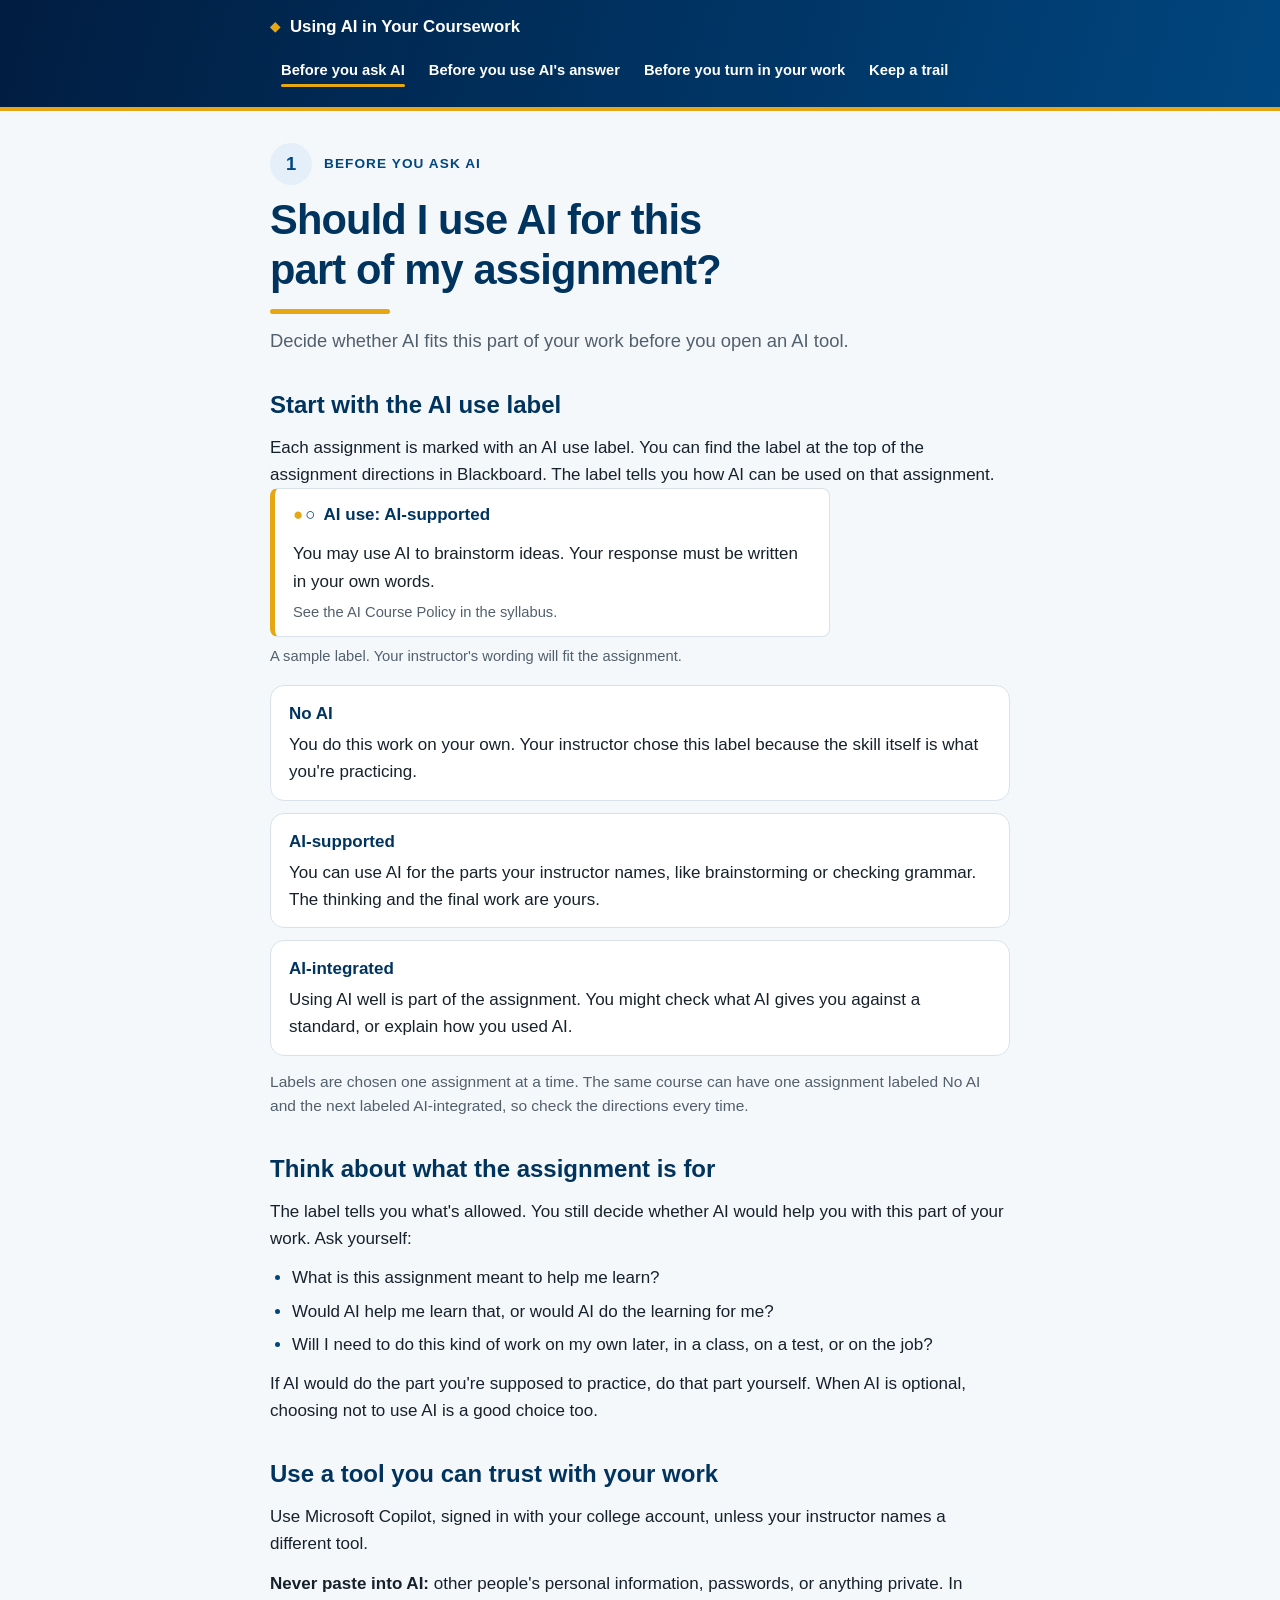
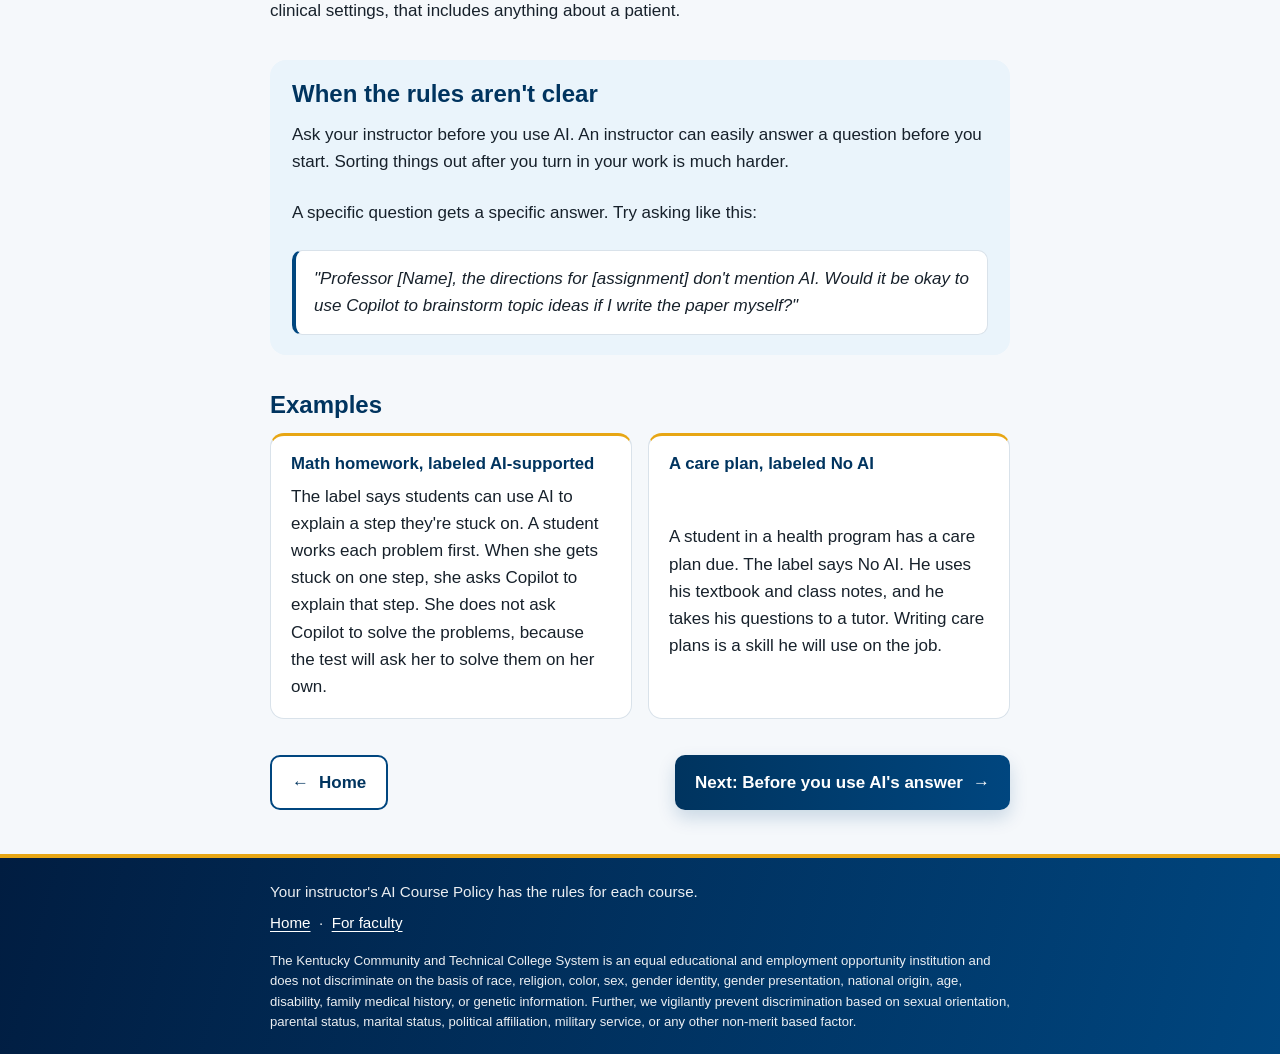
==== before-you-ask.html @ 1609a368 "Add the remaining guide pages, aligned with the FYE 100 Pathfinder Guidebook - New pages: Before You" ====
<!doctype html>
<html lang="en">
<head>
<meta charset="utf-8">
<meta name="viewport" content="width=device-width, initial-scale=1">
<title>Before You Ask AI · Using AI in Your Coursework</title>
<link rel="icon" type="image/png" sizes="48x48" href="images/icon-48.png">
<link rel="apple-touch-icon" href="images/icon-180.png">
<link rel="stylesheet" href="css/styles.css?v=4">
</head>
<body>
<a class="skip" href="#content">Skip to content</a>

<header class="band band-top">
  <div class="shell site-bar">
    <a class="site-name" href="index.html">Using AI in Your Coursework</a>
    <nav aria-label="The 3 Qs">
      <ul class="site-links">
        <li><a href="before-you-ask.html" aria-current="page">Before you ask AI</a></li>
        <li><a href="before-you-use-it.html">Before you use AI's answer</a></li>
        <li><a href="before-you-turn-it-in.html">Before you turn in your work</a></li>
        <li><a href="keep-a-trail.html">Keep a trail</a></li>
      </ul>
    </nav>
  </div>
</header>

<main id="content">
  <div class="shell">

    <div class="page-head">
      <div class="moment-line">
        <span class="q-num" aria-hidden="true">1</span>
        <span class="q-when">Before you ask AI</span>
      </div>
      <h1>Should I use AI for this part of my assignment?</h1>
      <div class="gold-rule" aria-hidden="true"></div>
      <p class="lede">Decide whether AI fits this part of your work before you open an AI tool.</p>
    </div>

    <section aria-labelledby="label">
      <h2 id="label">Start with the AI use label</h2>
      <p>Each assignment is marked with an AI use label. You can find the label at the top of the assignment directions in Blackboard. The label tells you how AI can be used on that assignment.</p>
      <div class="sample-label" role="figure" aria-label="Sample AI use label">
        <p><span class="sl-dots" aria-hidden="true"><span class="on">&#9679;</span><span class="off">&#9675;</span></span><span class="sl-name">AI use: AI-supported</span></p>
        <p>You may use AI to brainstorm ideas. Your response must be written in your own words.</p>
        <p class="sl-policy">See the AI Course Policy in the syllabus.</p>
      </div>
      <p class="figure-caption">A sample label. Your instructor's wording will fit the assignment.</p>
      <ul class="label-list">
        <li><span class="ll-name">No AI</span><span>You do this work on your own. Your instructor chose this label because the skill itself is what you're practicing.</span></li>
        <li><span class="ll-name">AI-supported</span><span>You can use AI for the parts your instructor names, like brainstorming or checking grammar. The thinking and the final work are yours.</span></li>
        <li><span class="ll-name">AI-integrated</span><span>Using AI well is part of the assignment. You might check what AI gives you against a standard, or explain how you used AI.</span></li>
      </ul>
      <p class="note">Labels are chosen one assignment at a time. The same course can have one assignment labeled No AI and the next labeled AI-integrated, so check the directions every time.</p>
    </section>

    <section aria-labelledby="think">
      <h2 id="think">Think about what the assignment is for</h2>
      <p>The label tells you what's allowed. You still decide whether AI would help you with this part of your work. Ask yourself:</p>
      <ul class="plain">
        <li>What is this assignment meant to help me learn?</li>
        <li>Would AI help me learn that, or would AI do the learning for me?</li>
        <li>Will I need to do this kind of work on my own later, in a class, on a test, or on the job?</li>
      </ul>
      <p>If AI would do the part you're supposed to practice, do that part yourself. When AI is optional, choosing not to use AI is a good choice too.</p>
    </section>

    <section aria-labelledby="tool">
      <h2 id="tool">Use a tool you can trust with your work</h2>
      <p>Use Microsoft Copilot, signed in with your college account, unless your instructor names a different tool.</p>
      <p><strong>Never paste into AI:</strong> other people's personal information, passwords, or anything private. In clinical settings, that includes anything about a patient.</p>
    </section>

    <section class="soft-panel" aria-labelledby="ask">
      <h2 id="ask" style="margin: 0;">When the rules aren't clear</h2>
      <p>Ask your instructor before you use AI. An instructor can easily answer a question before you start. Sorting things out after you turn in your work is much harder.</p>
      <p>A specific question gets a specific answer. Try asking like this:</p>
      <p class="sample-says">"Professor [Name], the directions for [assignment] don't mention AI. Would it be okay to use Copilot to brainstorm topic ideas if I write the paper myself?"</p>
    </section>

    <section aria-labelledby="examples">
      <h2 id="examples">Examples</h2>
      <div class="example-grid">
        <div class="example-card">
          <h3>Math homework, labeled AI-supported</h3>
          <p>The label says students can use AI to explain a step they're stuck on. A student works each problem first. When she gets stuck on one step, she asks Copilot to explain that step. She does not ask Copilot to solve the problems, because the test will ask her to solve them on her own.</p>
        </div>
        <div class="example-card">
          <h3>A care plan, labeled No AI</h3>
          <p>A student in a health program has a care plan due. The label says No AI. He uses his textbook and class notes, and he takes his questions to a tutor. Writing care plans is a skill he will use on the job.</p>
        </div>
      </div>
    </section>

    <nav class="pager" aria-label="Previous and next">
      <a class="button button-quiet" href="index.html"><span aria-hidden="true">&larr;</span> Home</a>
      <a class="button button-primary" href="before-you-use-it.html">Next: Before you use AI's answer <span aria-hidden="true">&rarr;</span></a>
    </nav>

  </div>
</main>

<footer class="band band-bottom">
  <div class="shell">
    <p>Your instructor's AI Course Policy has the rules for each course.</p>
    <p><a href="index.html">Home</a> &nbsp;·&nbsp; <a href="for-faculty.html">For faculty</a></p>
    <p class="eeo" style="margin-top:10px;font-size:.82rem;line-height:1.55;">The Kentucky Community and Technical College System is an equal educational and employment opportunity institution and does not discriminate on the basis of race, religion, color, sex, gender identity, gender presentation, national origin, age, disability, family medical history, or genetic information. Further, we vigilantly prevent discrimination based on sexual orientation, parental status, marital status, political affiliation, military service, or any other non-merit based factor.</p>
  </div>
</footer>
</body>
</html>
---- css/styles.css ----
/* =========================================================
   Student AI Use Guide
   Shared site styles. Tokens match the AI Literacy Faculty
   Playbook (css/styles.css in AI-literacy-guidebook-4264).
   Gold is used on navy or as rules and borders only, never
   as text on white.
   ========================================================= */

:root {
  --octc-blue: #00467f;
  --octc-blue-dark: #00345f;
  --octc-navy: #011d41;
  --octc-blue-soft: #eaf4fb;
  --octc-gold: #e7a614;
  --octc-gold-soft: #fff5dc;

  --ink: #17212b;
  --muted: #52606d;
  --surface: #ffffff;
  --surface-alt: #f5f8fb;
  --border: #d9e2ea;

  --radius: 16px;
  --reading: 780px;
  --font: Aptos, Calibri, "Segoe UI", Arial, sans-serif;
}

* { box-sizing: border-box; }

html { scroll-behavior: smooth; }

body {
  margin: 0;
  background: var(--surface-alt);
  color: var(--ink);
  font-family: var(--font);
  font-size: 17px;
  line-height: 1.6;
}

h1, h2, h3 { color: var(--octc-blue-dark); line-height: 1.2; text-wrap: balance; margin: 0; }
p { margin: 0; }
img, svg { max-width: 100%; }

a { color: var(--octc-blue); text-underline-offset: 3px; }
a:hover { color: var(--octc-blue-dark); }
a:focus-visible,
button:focus-visible { outline: 3px solid var(--octc-gold); outline-offset: 3px; border-radius: 4px; }

.visually-hidden {
  position: absolute !important; width: 1px !important; height: 1px !important;
  padding: 0 !important; margin: -1px !important; overflow: hidden !important;
  clip: rect(0, 0, 0, 0) !important; white-space: nowrap !important; border: 0 !important;
}

.skip { position: absolute; left: -9999px; }
.skip:focus { left: 16px; top: 12px; z-index: 10; background: #fff; padding: 8px 12px; }

.shell { max-width: var(--reading); margin: 0 auto; padding-inline: 20px; }

/* ---------- Brand band: header and footer ---------- */

.band {
  background: linear-gradient(105deg, var(--octc-navy), var(--octc-blue));
  color: #fff;
}
.band-top { border-bottom: 4px solid var(--octc-gold); }
.band-bottom { border-top: 4px solid var(--octc-gold); }

.site-bar {
  display: flex; flex-wrap: wrap; align-items: center; justify-content: space-between;
  gap: 8px 20px; padding-block: 14px;
}
.site-name {
  color: #fff; text-decoration: none; font-weight: 800; font-size: 1.05rem;
  display: inline-flex; align-items: center; gap: 10px;
}
.site-name::before { content: "\25C6"; color: var(--octc-gold); font-size: 0.8rem; }
.site-name:hover { color: #fff; }

.site-links { display: flex; flex-wrap: wrap; gap: 2px; list-style: none; margin: 0; padding: 0; }
.site-links a {
  position: relative; display: inline-block; min-height: 44px; padding: 10px 11px;
  color: #fff; text-decoration: none; font-size: 0.92rem; font-weight: 700; border-radius: 8px;
}
.site-links a:hover { color: #fff; background: rgba(255, 255, 255, 0.1); }
.site-links a::after {
  content: ""; position: absolute; left: 11px; right: 11px; bottom: 6px;
  height: 3px; border-radius: 3px; background: transparent;
}
.site-links a[aria-current="page"]::after { background: var(--octc-gold); }

/* Home page intro band */
.intro-band { padding-block: 34px 30px; }
.eyebrow {
  display: block; margin-bottom: 8px;
  font-size: 0.8rem; font-weight: 800; letter-spacing: 0.1em; text-transform: uppercase;
}
.band .eyebrow { color: var(--octc-gold); }
.intro-band h1 { color: #fff; font-size: clamp(2rem, 6vw, 2.8rem); letter-spacing: -0.02em; }
.gold-rule { width: 120px; height: 5px; margin: 16px 0 14px; border-radius: 5px; background: var(--octc-gold); }
.intro-band p { color: rgba(255, 255, 255, 0.92); font-size: 1.1rem; }

footer.band { padding-block: 22px; font-size: 0.95rem; }
footer.band .shell { display: grid; gap: 6px; }
footer.band p { color: rgba(255, 255, 255, 0.92); }
footer.band a { color: #fff; }
footer.band strong { color: var(--octc-gold); }

/* ---------- Main content ---------- */

main { padding-block: 32px 44px; }
main > .shell { display: grid; gap: 36px; }

section h2 { font-size: 1.5rem; margin-bottom: 14px; }
section p + p { margin-top: 12px; }

.section-intro { margin-bottom: 20px; }
.subhead {
  margin: 4px 0 12px; color: var(--octc-blue);
  font-size: 0.85rem; font-weight: 800; letter-spacing: 0.08em; text-transform: uppercase;
}
.trail-item p + p { margin-top: 8px; }

/* AI use label panel */
.label-panel {
  background: var(--octc-blue-soft);
  border-radius: var(--radius);
  padding: 20px 22px;
  display: grid; gap: 10px;
}
.label-panel h2 { font-size: 1.2rem; margin: 0; }
.label-chips { display: flex; flex-wrap: wrap; gap: 8px; list-style: none; margin: 0; padding: 0; }
.label-chips li {
  background: #fff; border: 2px solid var(--octc-blue); border-radius: 999px;
  padding: 4px 14px; color: var(--octc-blue-dark); font-weight: 800; font-size: 0.95rem;
}
.label-panel p { color: var(--muted); font-size: 0.97rem; }

/* The 3 Qs cards */
.q-grid { list-style: none; margin: 0; padding: 0; display: grid; gap: 16px; }
.q-card {
  background: #fff; border: 1px solid var(--border); border-top: 3px solid var(--octc-gold);
  border-radius: 14px; padding: 20px 20px 18px;
  box-shadow: 0 8px 20px rgba(0, 52, 95, 0.08);
  display: flex; flex-direction: column; gap: 10px;
}
.q-num {
  width: 46px; height: 46px; border-radius: 50%;
  display: grid; place-items: center;
  font-size: 1.3rem; font-weight: 800;
  background: #e4eff9; color: var(--octc-blue);
}
.q-num.gold { background: #fff1d1; color: var(--octc-blue-dark); }
.q-when { color: var(--octc-blue); font-size: 0.8rem; font-weight: 800; letter-spacing: 0.08em; text-transform: uppercase; }
.q-text { color: var(--octc-blue-dark); font-size: 1.2rem; font-weight: 800; line-height: 1.3; }
.q-more { margin-top: auto; padding-top: 4px; font-weight: 700; font-size: 0.95rem; }

/* Keep a trail */
.trail-grid { list-style: none; margin: 0; padding: 0; display: grid; gap: 14px; }
.trail-item {
  display: grid; grid-template-columns: 48px 1fr; gap: 14px; align-items: start;
  background: #fff; border: 1px solid var(--border); border-radius: 14px; padding: 16px 18px;
}
.trail-icon {
  width: 48px; height: 48px; border-radius: 50%; display: grid; place-items: center;
  background: var(--octc-gold-soft); color: var(--octc-blue-dark);
}
.trail-icon svg { width: 24px; height: 24px; }
.trail-item h3 { font-size: 1.05rem; margin-bottom: 4px; }
.trail-item p { font-size: 0.97rem; }
.note { color: var(--muted); font-size: 0.97rem; margin-top: 14px; }

/* ---------- Moment pages ---------- */

.page-head { display: grid; gap: 10px; }
.page-head .moment-line { display: flex; align-items: center; gap: 12px; }
.page-head .q-num { width: 42px; height: 42px; font-size: 1.15rem; }
.page-head .q-when { font-size: 0.85rem; }
.page-head h1 { font-size: clamp(1.9rem, 5.5vw, 2.6rem); letter-spacing: -0.02em; }
.page-head .gold-rule { margin: 4px 0 2px; }
.lede { font-size: 1.15rem; color: var(--muted); }

ul.plain { margin: 12px 0 0; padding-left: 22px; display: grid; gap: 6px; }
ul.plain li::marker { color: var(--octc-blue); }

.check-grid { list-style: none; margin: 0; padding: 0; display: grid; gap: 14px; }
.check-card {
  background: #fff; border: 1px solid var(--border); border-radius: 14px; padding: 18px 20px;
  display: grid; gap: 6px;
}
.check-card h3 { font-size: 1.1rem; display: flex; align-items: center; gap: 10px; }
.check-card h3::before { content: "\25C6"; color: var(--octc-gold); font-size: 0.75rem; }
.check-card .caution {
  margin-top: 6px; padding: 10px 12px; border-radius: 10px;
  background: var(--octc-gold-soft); font-size: 0.95rem;
}

.soft-panel {
  background: var(--octc-blue-soft); border-radius: var(--radius); padding: 20px 22px;
  display: grid; gap: 12px;
}

.example-grid { display: grid; gap: 16px; }
.example-card {
  background: #fff; border: 1px solid var(--border); border-top: 3px solid var(--octc-gold);
  border-radius: 14px; padding: 18px 20px; display: grid; gap: 8px;
}
.example-card h3 { font-size: 1.05rem; }

.pager { display: flex; flex-wrap: wrap; justify-content: space-between; gap: 12px; }
.button {
  display: inline-flex; align-items: center; gap: 10px; min-height: 48px;
  padding: 12px 20px; border-radius: 10px; font-weight: 800; text-decoration: none;
}
.button-primary {
  background: linear-gradient(90deg, var(--octc-blue-dark), var(--octc-blue)); color: #fff;
  box-shadow: 0 8px 18px rgba(0, 70, 127, 0.18);
}
.button-primary:hover { color: #fff; }
.button-quiet { background: #fff; border: 2px solid var(--octc-blue); color: var(--octc-blue-dark); }

@media (min-width: 700px) {
  .q-grid { grid-template-columns: repeat(3, minmax(0, 1fr)); }
  .q-grid .q-when { min-height: 3.2em; }
  .check-grid, .example-grid { grid-template-columns: repeat(2, minmax(0, 1fr)); }
}

@media (prefers-reduced-motion: reduce) {
  html { scroll-behavior: auto; }
}

/* ---------- Added with the remaining pages ---------- */

/* A sample AI use label, drawn the way the playbook's AI Label Maker draws one */
.sample-label {
  display: inline-block; max-width: 560px;
  padding: 12px 18px; background: #fff;
  border: 1px solid var(--border); border-left: 5px solid var(--octc-gold); border-radius: 8px;
}
.sample-label .sl-name { color: var(--octc-blue-dark); font-weight: 800; }
.sample-label .sl-dots { letter-spacing: 2px; margin-right: 6px; }
.sample-label .sl-dots .on { color: var(--octc-gold); }
.sample-label .sl-dots .off { color: var(--octc-blue); }
.sample-label .sl-policy { margin-top: 6px; color: var(--muted); font-size: 0.92rem; }
.figure-caption { margin-top: 8px; color: var(--muted); font-size: 0.92rem; }

/* The three labels, in words */
.label-list { list-style: none; margin: 16px 0 0; padding: 0; display: grid; gap: 12px; }
.label-list li {
  background: #fff; border: 1px solid var(--border); border-radius: 14px; padding: 14px 18px;
  display: grid; gap: 4px;
}
.label-list .ll-name { color: var(--octc-blue-dark); font-weight: 800; }

/* A sample sentence or question students can borrow */
.sample-says {
  margin: 12px 0 0; padding: 14px 18px; background: #fff;
  border: 1px solid var(--border); border-left: 4px solid var(--octc-blue); border-radius: 10px;
  font-style: italic;
}
.sample-says + .sample-says { margin-top: 10px; }

/* Numbered setup steps */
ol.steps { margin: 12px 0 0; padding-left: 24px; display: grid; gap: 8px; }
ol.steps li::marker { color: var(--octc-blue); font-weight: 800; }

/* A sample OneNote page */
.notebook {
  background: #fff; border: 1px solid var(--border); border-top: 6px solid var(--octc-blue-dark);
  border-radius: 10px; padding: 18px 20px; display: grid; gap: 10px;
  box-shadow: 0 8px 20px rgba(0, 52, 95, 0.08);
}
.notebook .nb-path { color: var(--muted); font-size: 0.85rem; font-weight: 700; }
.notebook .nb-title { color: var(--octc-blue-dark); font-size: 1.2rem; font-weight: 800; }
.notebook .nb-date { color: var(--muted); font-size: 0.85rem; }
.notebook dl { margin: 0; display: grid; gap: 8px; }
.notebook dt { color: var(--octc-blue); font-size: 0.8rem; font-weight: 800; letter-spacing: 0.08em; text-transform: uppercase; }
.notebook dd { margin: 0; }

/* Faculty page table */
.term-table { width: 100%; border-collapse: collapse; background: #fff; border-radius: 12px; overflow: hidden; }
.term-table th, .term-table td { text-align: left; vertical-align: top; padding: 10px 14px; border-bottom: 1px solid var(--border); }
.term-table th { background: var(--octc-blue-soft); color: var(--octc-blue-dark); font-size: 0.9rem; }
.term-table td:first-child { font-weight: 800; color: var(--octc-blue-dark); width: 34%; }
.table-wrap { overflow-x: auto; }

ul.plain + p { margin-top: 12px; }
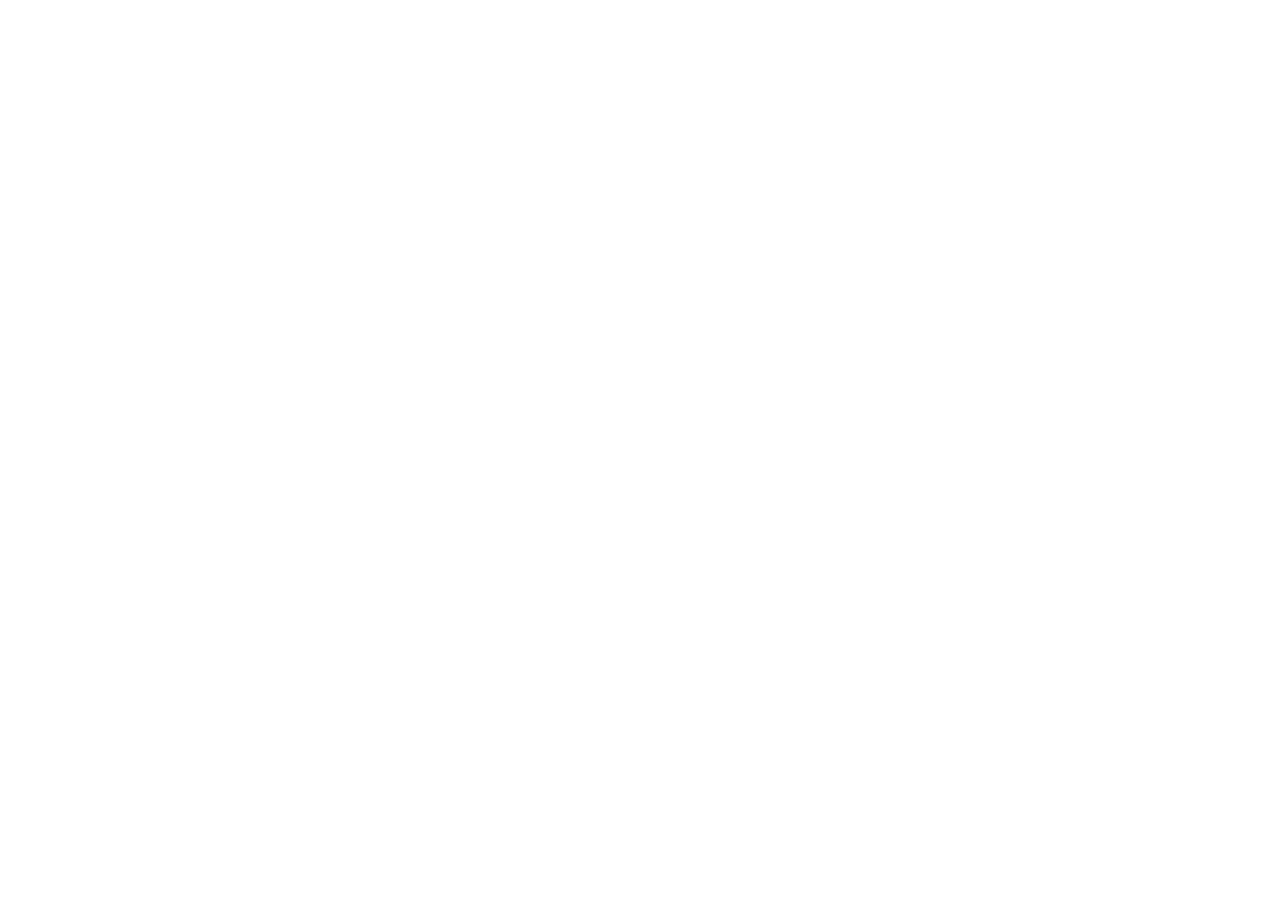
==== commit 6085685c: "Forward every page to OCTC Student Resources The guide's content moved into Bb_Start_Here (ai-litera" ====
--- a/before-you-ask.html
+++ b/before-you-ask.html
@@ -3,110 +3,14 @@
 <head>
 <meta charset="utf-8">
 <meta name="viewport" content="width=device-width, initial-scale=1">
-<title>Before You Ask AI · Using AI in Your Coursework</title>
-<link rel="icon" type="image/png" sizes="48x48" href="images/icon-48.png">
-<link rel="apple-touch-icon" href="images/icon-180.png">
-<link rel="stylesheet" href="css/styles.css?v=4">
+<title>Before You Ask AI has moved</title>
+<link rel="canonical" href="https://octc-instructional-design.github.io/Bb_Start_Here/ai-before-you-ask.html">
+<meta http-equiv="refresh" content="0; url=https://octc-instructional-design.github.io/Bb_Start_Here/ai-before-you-ask.html">
+<script>location.replace("https://octc-instructional-design.github.io/Bb_Start_Here/ai-before-you-ask.html" + location.hash);</script>
+<style>body{font:17px/1.6 Aptos,Calibri,"Segoe UI",Arial,sans-serif;color:#17212b;max-width:640px;margin:48px auto;padding:0 20px}a{color:#00467f}</style>
 </head>
 <body>
-<a class="skip" href="#content">Skip to content</a>
-
-<header class="band band-top">
-  <div class="shell site-bar">
-    <a class="site-name" href="index.html">Using AI in Your Coursework</a>
-    <nav aria-label="The 3 Qs">
-      <ul class="site-links">
-        <li><a href="before-you-ask.html" aria-current="page">Before you ask AI</a></li>
-        <li><a href="before-you-use-it.html">Before you use AI's answer</a></li>
-        <li><a href="before-you-turn-it-in.html">Before you turn in your work</a></li>
-        <li><a href="keep-a-trail.html">Keep a trail</a></li>
-      </ul>
-    </nav>
-  </div>
-</header>
-
-<main id="content">
-  <div class="shell">
-
-    <div class="page-head">
-      <div class="moment-line">
-        <span class="q-num" aria-hidden="true">1</span>
-        <span class="q-when">Before you ask AI</span>
-      </div>
-      <h1>Should I use AI for this part of my assignment?</h1>
-      <div class="gold-rule" aria-hidden="true"></div>
-      <p class="lede">Decide whether AI fits this part of your work before you open an AI tool.</p>
-    </div>
-
-    <section aria-labelledby="label">
-      <h2 id="label">Start with the AI use label</h2>
-      <p>Each assignment is marked with an AI use label. You can find the label at the top of the assignment directions in Blackboard. The label tells you how AI can be used on that assignment.</p>
-      <div class="sample-label" role="figure" aria-label="Sample AI use label">
-        <p><span class="sl-dots" aria-hidden="true"><span class="on">&#9679;</span><span class="off">&#9675;</span></span><span class="sl-name">AI use: AI-supported</span></p>
-        <p>You may use AI to brainstorm ideas. Your response must be written in your own words.</p>
-        <p class="sl-policy">See the AI Course Policy in the syllabus.</p>
-      </div>
-      <p class="figure-caption">A sample label. Your instructor's wording will fit the assignment.</p>
-      <ul class="label-list">
-        <li><span class="ll-name">No AI</span><span>You do this work on your own. Your instructor chose this label because the skill itself is what you're practicing.</span></li>
-        <li><span class="ll-name">AI-supported</span><span>You can use AI for the parts your instructor names, like brainstorming or checking grammar. The thinking and the final work are yours.</span></li>
-        <li><span class="ll-name">AI-integrated</span><span>Using AI well is part of the assignment. You might check what AI gives you against a standard, or explain how you used AI.</span></li>
-      </ul>
-      <p class="note">Labels are chosen one assignment at a time. The same course can have one assignment labeled No AI and the next labeled AI-integrated, so check the directions every time.</p>
-    </section>
-
-    <section aria-labelledby="think">
-      <h2 id="think">Think about what the assignment is for</h2>
-      <p>The label tells you what's allowed. You still decide whether AI would help you with this part of your work. Ask yourself:</p>
-      <ul class="plain">
-        <li>What is this assignment meant to help me learn?</li>
-        <li>Would AI help me learn that, or would AI do the learning for me?</li>
-        <li>Will I need to do this kind of work on my own later, in a class, on a test, or on the job?</li>
-      </ul>
-      <p>If AI would do the part you're supposed to practice, do that part yourself. When AI is optional, choosing not to use AI is a good choice too.</p>
-    </section>
-
-    <section aria-labelledby="tool">
-      <h2 id="tool">Use a tool you can trust with your work</h2>
-      <p>Use Microsoft Copilot, signed in with your college account, unless your instructor names a different tool.</p>
-      <p><strong>Never paste into AI:</strong> other people's personal information, passwords, or anything private. In clinical settings, that includes anything about a patient.</p>
-    </section>
-
-    <section class="soft-panel" aria-labelledby="ask">
-      <h2 id="ask" style="margin: 0;">When the rules aren't clear</h2>
-      <p>Ask your instructor before you use AI. An instructor can easily answer a question before you start. Sorting things out after you turn in your work is much harder.</p>
-      <p>A specific question gets a specific answer. Try asking like this:</p>
-      <p class="sample-says">"Professor [Name], the directions for [assignment] don't mention AI. Would it be okay to use Copilot to brainstorm topic ideas if I write the paper myself?"</p>
-    </section>
-
-    <section aria-labelledby="examples">
-      <h2 id="examples">Examples</h2>
-      <div class="example-grid">
-        <div class="example-card">
-          <h3>Math homework, labeled AI-supported</h3>
-          <p>The label says students can use AI to explain a step they're stuck on. A student works each problem first. When she gets stuck on one step, she asks Copilot to explain that step. She does not ask Copilot to solve the problems, because the test will ask her to solve them on her own.</p>
-        </div>
-        <div class="example-card">
-          <h3>A care plan, labeled No AI</h3>
-          <p>A student in a health program has a care plan due. The label says No AI. He uses his textbook and class notes, and he takes his questions to a tutor. Writing care plans is a skill he will use on the job.</p>
-        </div>
-      </div>
-    </section>
-
-    <nav class="pager" aria-label="Previous and next">
-      <a class="button button-quiet" href="index.html"><span aria-hidden="true">&larr;</span> Home</a>
-      <a class="button button-primary" href="before-you-use-it.html">Next: Before you use AI's answer <span aria-hidden="true">&rarr;</span></a>
-    </nav>
-
-  </div>
-</main>
-
-<footer class="band band-bottom">
-  <div class="shell">
-    <p>Your instructor's AI Course Policy has the rules for each course.</p>
-    <p><a href="index.html">Home</a> &nbsp;·&nbsp; <a href="for-faculty.html">For faculty</a></p>
-    <p class="eeo" style="margin-top:10px;font-size:.82rem;line-height:1.55;">The Kentucky Community and Technical College System is an equal educational and employment opportunity institution and does not discriminate on the basis of race, religion, color, sex, gender identity, gender presentation, national origin, age, disability, family medical history, or genetic information. Further, we vigilantly prevent discrimination based on sexual orientation, parental status, marital status, political affiliation, military service, or any other non-merit based factor.</p>
-  </div>
-</footer>
+<h1>This page has moved</h1>
+<p><a href="https://octc-instructional-design.github.io/Bb_Start_Here/ai-before-you-ask.html">Before You Ask AI</a> is now part of OCTC Student Resources. Your browser should take you there automatically.</p>
 </body>
 </html>
